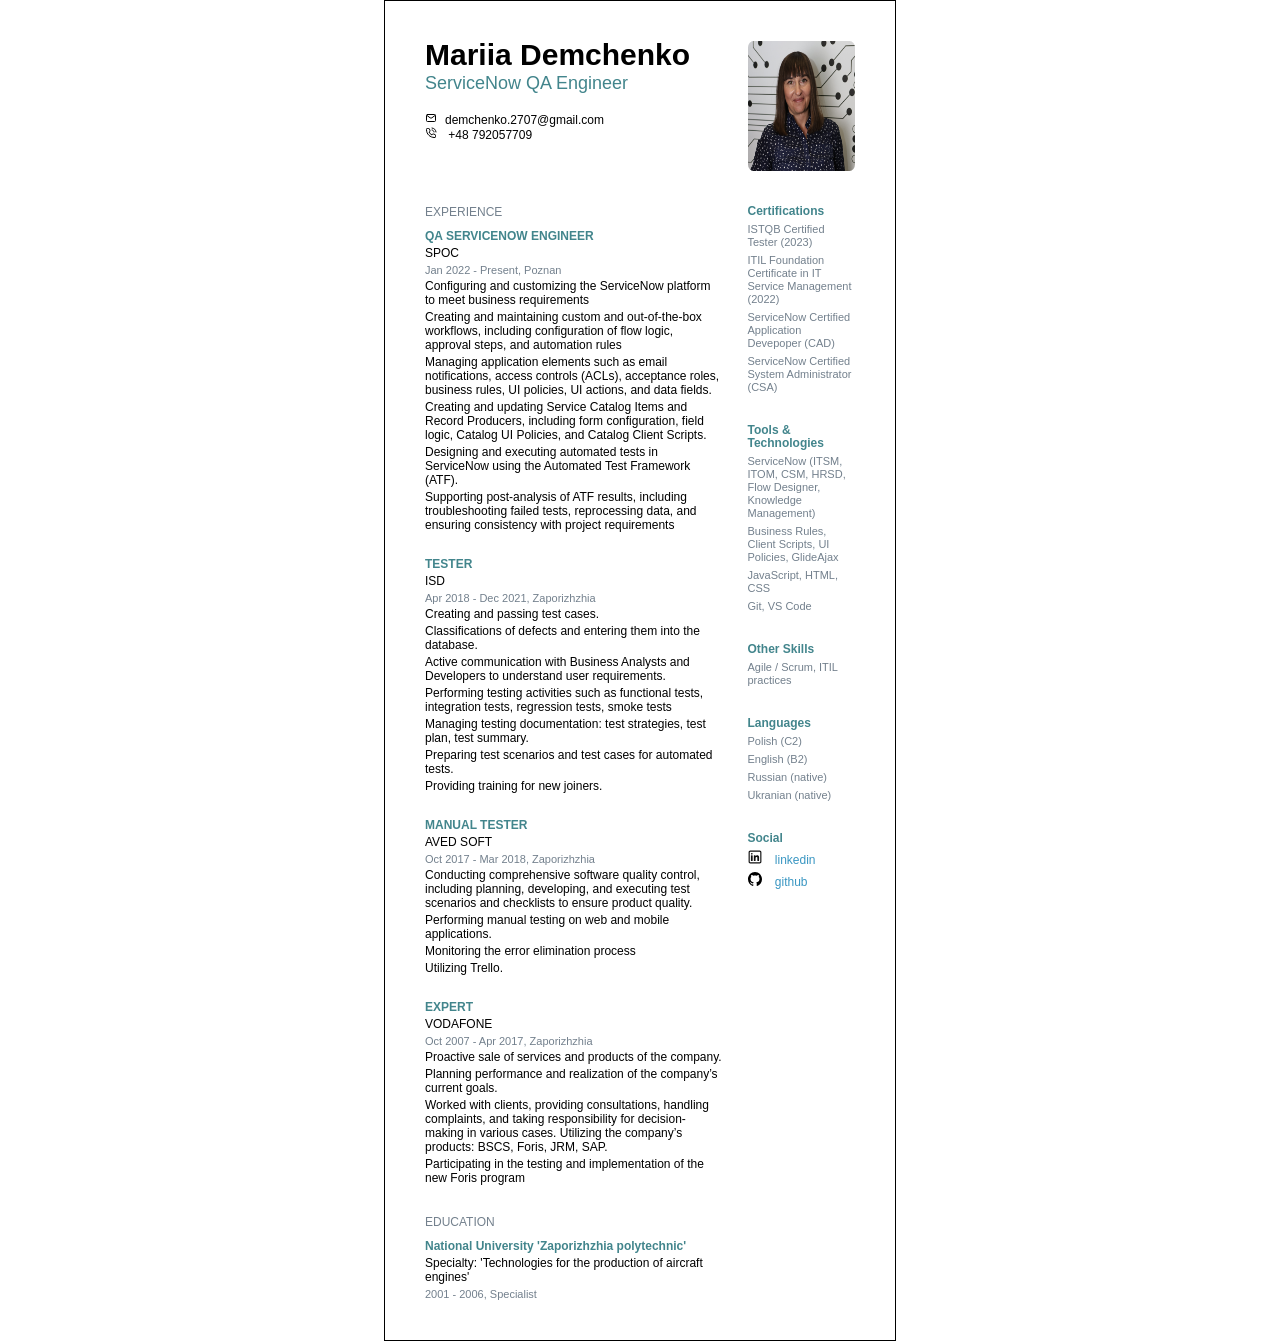
==== index.html @ 13651605 "Remane index_m.html to index.html for GitHub Pages" ====
<!DOCTYPE html>
<html lang="en">
<head>
    <meta charset="UTF-8">
    <meta name="viewport" content="width=device-width, initial-scale=1.0">
    <title>CV Mariia Demchenko</title>
    <link rel="stylesheet" href="styles_m.css">
    <link rel="stylesheet" href="./reset_m.css">
</head>
<body>
    <header>
        <div class="userInfo">
            <h1>Mariia Demchenko</h1>
            <h2>ServiceNow QA Engineer</h2>
            <p><img src="email-svgrepo-com.svg" alt="">demchenko.2707@gmail.com</p>
            <p><img src="phone-call-svgrepo-com.svg" alt=""> +48 792057709</p>
        </div>
        <div class="userImg">
            <img src="image.png" alt="cv image">
        </div>
    </header>

    <main>
        <div class="leftContainer">
            <section class="profileContent">
                <h4>EXPERIENCE</h4>

                <div class="experience">
                <ul class="experienceItemOne">
                    <li>
                        <div class="jobTitle">QA SERVICENOW ENGINEER</div>
                        <p>SPOC</p>
                        <h6>Jan 2022 - Present, Poznan</h6>
                        <p>
                            Configuring and customizing the ServiceNow platform to meet business
                            requirements
                        </p>
                        <p>Creating and maintaining custom and out-of-the-box workflows,
                        including configuration of flow logic, approval steps, and automation
                        rules</p>
                        <p>Managing application elements such as email notifications, access
                        controls (ACLs), acceptance roles, business rules, UI policies, UI actions,
                        and data fields.
                        </p>
                        <p>Creating and updating Service Catalog Items and Record Producers,
                        including form configuration, field logic, Catalog UI Policies, and
                        Catalog Client Scripts.</p>
                        <p>Designing and executing automated tests in ServiceNow using the
                        Automated Test Framework (ATF).</p>
                        <p>Supporting post-analysis of ATF results, including troubleshooting failed
                        tests, reprocessing data, and ensuring consistency with project
                        requirements</p>
                    </li>
                </ul>

                <ul class="experienceItemOneTwo">
                    <li>
                        <div class="jobTitle">TESTER</div>
                        <p>ISD</p>
                        <h6>Apr 2018 - Dec 2021, Zaporizhzhia</h6>
                        <p>
                            Creating and passing test cases.
                        </p>
                        <p>Classifications of defects and entering them into the database.</p>
                        <p>Active communication with Business Analysts and Developers to
                        understand user requirements.</p>
                        <p>Performing testing activities such as functional tests, integration
                        tests, regression tests, smoke tests</p>
                        <p>Managing testing documentation: test strategies, test plan, test
                        summary.</p>
                        <p>Preparing test scenarios and test cases for automated tests.
                        </p>
                        <p>Providing training for new joiners.</p>
                    </li>
                </ul>

                <ul class="experienceItemOneThree">
                    <li>
                        <div class="jobTitle">MANUAL TESTER</div>
                        <p>AVED SOFT</p>
                        <h6>Oct 2017 - Mar 2018, Zaporizhzhia</h6>
                        <p>
                            Conducting comprehensive software quality control, including
                            planning, developing, and executing test scenarios and checklists to
                            ensure product quality.
                        </p>
                        <p>Performing manual testing on web and mobile applications.</p>
                        <p>Monitoring the error elimination process</p>
                        <p>Utilizing Trello.</p>
                    </li>
                </ul>

                <ul class="experienceItemOneFour">
                    <li>
                        <div class="jobTitle">EXPERT</div>
                        <p>VODAFONE</p>
                        <h6>Oct 2007 - Apr 2017, Zaporizhzhia</h6>
                        <p>
                            Proactive sale of services and products of the company.
                        </p>
                        <p>Planning performance and realization of the company’s current
                        goals.</p>
                        <p>Worked with clients, providing consultations, handling complaints,
                        and taking responsibility for decision-making in various cases.
                        Utilizing the company’s products: BSCS, Foris, JRM, SAP.</p>
                        <p>Participating in the testing and implementation of the new Foris
                        program</p>
                    </li>
                </ul>
            </div> 
            
            <div class="education">
                <h4>EDUCATION</h4>
                <ul>
                    <li>
                        <div class="degree">National University 'Zaporizhzhia polytechnic'</div>
                        <p>Specialty: 'Technologies for the production of aircraft engines'</p>
                        <h6>2001 - 2006, Specialist</h6>
                    </li>
                </ul>

            </div>

            </section>
        </div>


        <section class="profileSidebar">

            <div class="industryKnowledge">
                <div class="sectionTitle">Certifications</div>
                <p>ISTQB Certified Tester (2023)</p>
                <p>ITIL Foundation Certificate in IT Service Management (2022)</p>
                <p>ServiceNow Certified Application Devepoper (CAD)</p>
                <p>ServiceNow Certified System Administrator (CSA)</p>
            </div>

            <div class="tolls">
                <div class="sectionTitle">Tools & Technologies</div>
                <p>ServiceNow (ITSM, ITOM, CSM, HRSD, Flow Designer, Knowledge Management)</p>
                <p>Business Rules, Client Scripts, UI Policies, GlideAjax</p>
                <p>JavaScript, HTML, CSS</p>
                <p>Git, VS Code</p>
            </div>

            <div class="skills">
                <div class="sectionTitle">Other Skills</div>
                <p>Agile / Scrum, ITIL practices</p>
            </div>

            <div class="languages">
                <div class="sectionTitle">Languages</div>
                <p>Polish (C2)</p>
                <p>English (B2)</p>
                <p>Russian (native)</p>
                <p>Ukranian (native)</p>
            </div>

            <div class="social">
                <div class="sectionTitle">Social</div>
                <p></p>
                <a href="https://www.linkedin.com/in/maria-demchenko-71b24a158/">
                    <img src="linkedin-svgrepo-com.svg" alt="">
                    linkedin</a>
                <p></p>
                <a href="https://github.com/Maria2707/CV">
                   <img src="github-142-svgrepo-com.svg" alt=""> 
                    github</a>
            </div>

        </section>
        
    </main>
    
</body>
</html>
---- styles_m.css ----
* {
    font-family: "Arial";
}

body{
    padding: 40px;
    margin: 0 auto;
    min-height: 100vh;
    width: 40%;
    border: 0.5px solid black;
    /* background-color: #f2f2f2; */
}

/* Header */

header{
    /* gap: 20px; */
    display: flex;
    margin-bottom: 30px;
}

.userInfo h2{
    margin-bottom: 15px;
    color: #42858C;
}

.userInfo h1{
    font-size: 30px;
}

.userInfo p{
    font-size: 12px;
}

.userInfo img {
    width: 12px;
    height: 12px;
    margin-right: 8px;
}

img{
    border-radius: 5%;
    width: 130px;
    height: 130px;
}

.userImg{
    width: 25%;
}

.userInfo{
    width: 75%;
}

/*MAIN*/

main{
    /* gap: 20px; */
    display: flex;
}

.experienceItemOne{
    margin-bottom: 25px;
}

.experienceItemOneTwo{
    margin-bottom: 25px;
}

.experienceItemOneThree{
    margin-bottom: 25px;
}

.experienceItemOneFour{
    margin-bottom: 30px;
}

.leftContainer{
    width: 75%;
}

.profileContent{
    font-size: 12px;
    width: 92%;
}

.profileSidebar {
  width: 25%;
  color: #73808D;
  font-size: 12px;
  line-height: 13px; 
}

h1{
    font-family: Arial;
    font-weight: 700;
    font-size: 24px;
    line-height: 28px;
}

h2{
    font-family: Arial;
    font-weight: 400;
    font-size: 18px;
    line-height: 28px;
}

h4{
    margin-bottom: 10px;
    color: #73808D;
}

.industryKnowledge{
    margin-bottom: 30px;
}

.tolls{
    margin-bottom: 30px;
}

.skills{
    margin-bottom: 30px;
}

.languages{
    margin-bottom: 30px;
}

.profileContent p{
    font-size: 12px;
    line-height: 14px;
    margin-top: 3px;
}

.profileSidebar p{
    font-size: 11px;
    line-height: 13px;
    margin-top: 5px;
}

.sectionTitle p{
    line-height: 5px;
}

.jobTitle, .degree, .sectionTitle{
    font-weight: bold;
    color: #42858C;
}

h6{
    font-size: 11px;
    color: #73808D;
    margin-top: 4px;
}

.social img{
    width: 14px;
    height: 14px;
    margin-right: 10px;
}

.social a{
    color: #3996c2;
}

@media (max-width: 767px) {
    body {
        border: none;
        width: 100%;
    }
}

@media(max-width: 480px){
    .userImg img{
        height: 60%;
        width: 100%;
    }
    body{
        padding: 15px;
    }
}

@media(max-width: 1024px) {
    .userImg img{
        height: 60%;
        width: 100%;
    }
    body{
        padding: 20px;
    }
}
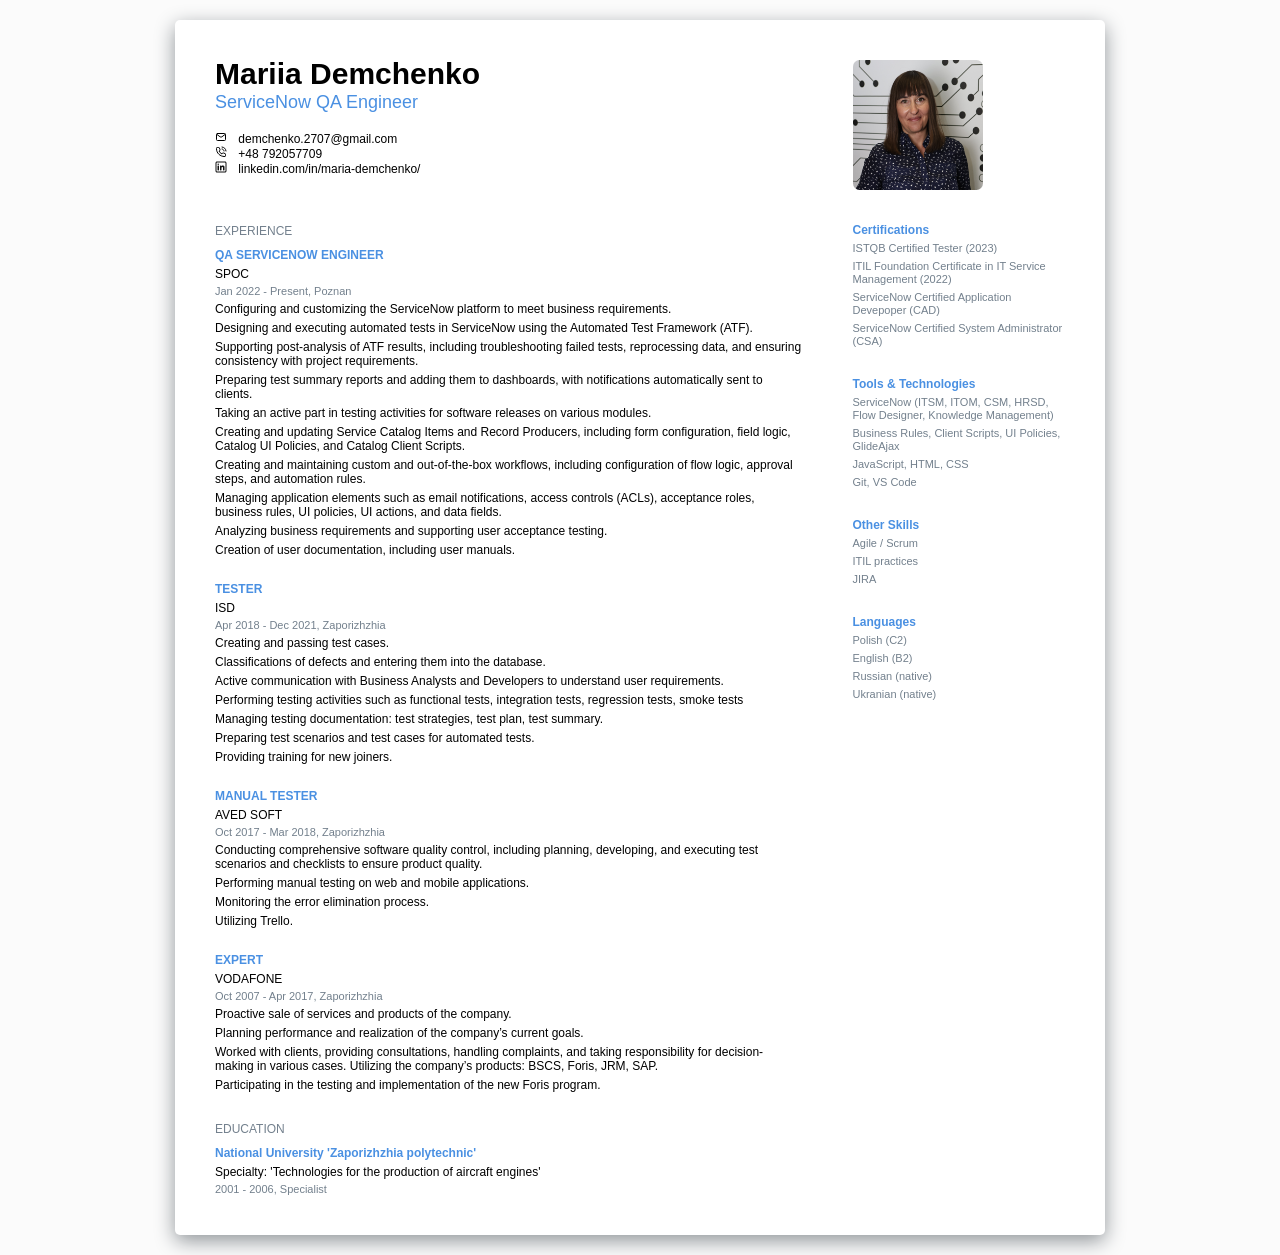
==== commit 43d962d7: "Updates text and styles with new colors and links" ====
--- a/index.html
+++ b/index.html
@@ -4,173 +4,188 @@
     <meta charset="UTF-8">
     <meta name="viewport" content="width=device-width, initial-scale=1.0">
     <title>CV Mariia Demchenko</title>
-    <link rel="stylesheet" href="styles_m.css">
-    <link rel="stylesheet" href="./reset_m.css">
+    <link rel="stylesheet" href="styles.css">
+    <link rel="stylesheet" href="./reset.css">
 </head>
 <body>
-    <header>
-        <div class="userInfo">
-            <h1>Mariia Demchenko</h1>
-            <h2>ServiceNow QA Engineer</h2>
-            <p><img src="email-svgrepo-com.svg" alt="">demchenko.2707@gmail.com</p>
-            <p><img src="phone-call-svgrepo-com.svg" alt=""> +48 792057709</p>
-        </div>
-        <div class="userImg">
-            <img src="image.png" alt="cv image">
-        </div>
-    </header>
+    <div class="page">
+        <header>
+            <div class="userInfo">
+                <h1>Mariia Demchenko</h1>
+                <h2>ServiceNow QA Engineer</h2>
+                <p>
+                    <a href="mailto:demchenko.2707@gmail.com">
+                        <img src="email-svgrepo-com.svg" alt="">
+                        demchenko.2707@gmail.com</a>
+                </p>
+                <p><img src="phone-call-svgrepo-com.svg" alt=""> +48 792057709</p>
+                <p>
+                    <a href="https://www.linkedin.com/in/maria-demchenko-71b24a158/">
+                        <img src="linkedin-svgrepo-com.svg" alt="">
+                        linkedin.com/in/maria-demchenko/</a>
+                </p>
+            </div>
+            <div class="userImg">
+                <img src="image.png" alt="cv image">
+            </div>
+        </header>
 
-    <main>
-        <div class="leftContainer">
-            <section class="profileContent">
-                <h4>EXPERIENCE</h4>
+        <main>
+            <div class="leftContainer">
+                <section class="profileContent">
+                    <h4>EXPERIENCE</h4>
 
-                <div class="experience">
-                <ul class="experienceItemOne">
-                    <li>
-                        <div class="jobTitle">QA SERVICENOW ENGINEER</div>
-                        <p>SPOC</p>
-                        <h6>Jan 2022 - Present, Poznan</h6>
-                        <p>
-                            Configuring and customizing the ServiceNow platform to meet business
-                            requirements
-                        </p>
-                        <p>Creating and maintaining custom and out-of-the-box workflows,
-                        including configuration of flow logic, approval steps, and automation
-                        rules</p>
-                        <p>Managing application elements such as email notifications, access
-                        controls (ACLs), acceptance roles, business rules, UI policies, UI actions,
-                        and data fields.
-                        </p>
-                        <p>Creating and updating Service Catalog Items and Record Producers,
-                        including form configuration, field logic, Catalog UI Policies, and
-                        Catalog Client Scripts.</p>
-                        <p>Designing and executing automated tests in ServiceNow using the
-                        Automated Test Framework (ATF).</p>
-                        <p>Supporting post-analysis of ATF results, including troubleshooting failed
-                        tests, reprocessing data, and ensuring consistency with project
-                        requirements</p>
-                    </li>
-                </ul>
+                    <div class="experience">
+                    <ul class="experienceItemOne">
+                        <li>
+                            <div class="jobTitle">QA SERVICENOW ENGINEER</div>
+                            <p>SPOC</p>
+                            <h6>Jan 2022 - Present, Poznan</h6>
+                            <p>Configuring and customizing the ServiceNow platform to meet business
+                                requirements.
+                            </p>
+                            <p>Designing and executing automated tests in ServiceNow using the
+                            Automated Test Framework (ATF).</p>
+                            <p>Supporting post-analysis of ATF results, including troubleshooting failed
+                            tests, reprocessing data, and ensuring consistency with project
+                            requirements.</p>
+                            <p>Preparing test summary reports and adding them to dashboards, with
+                            notifications automatically sent to clients.</p>
+                            <p> Taking an active part in testing activities for software releases on various modules.</p>
+                            <p>Creating and updating Service Catalog Items and Record Producers,
+                            including form configuration, field logic, Catalog UI Policies, and
+                            Catalog Client Scripts.</p>
+                            <p>Creating and maintaining custom and out-of-the-box workflows,
+                            including configuration of flow logic, approval steps, and automation
+                            rules.</p>
+                            <p>Managing application elements such as email notifications, access
+                            controls (ACLs), acceptance roles, business rules, UI policies, UI actions,
+                            and data fields.
+                            </p>
+                            <p>Analyzing business requirements and supporting user acceptance
+                            testing.</p>
+                            <p>Creation of user documentation, including user manuals.</p>
+                            
+                        </li>
+                    </ul>
 
-                <ul class="experienceItemOneTwo">
-                    <li>
-                        <div class="jobTitle">TESTER</div>
-                        <p>ISD</p>
-                        <h6>Apr 2018 - Dec 2021, Zaporizhzhia</h6>
-                        <p>
-                            Creating and passing test cases.
-                        </p>
-                        <p>Classifications of defects and entering them into the database.</p>
-                        <p>Active communication with Business Analysts and Developers to
-                        understand user requirements.</p>
-                        <p>Performing testing activities such as functional tests, integration
-                        tests, regression tests, smoke tests</p>
-                        <p>Managing testing documentation: test strategies, test plan, test
-                        summary.</p>
-                        <p>Preparing test scenarios and test cases for automated tests.
-                        </p>
-                        <p>Providing training for new joiners.</p>
-                    </li>
-                </ul>
+                    <ul class="experienceItemOneTwo">
+                        <li>
+                            <div class="jobTitle">TESTER</div>
+                            <p>ISD</p>
+                            <h6>Apr 2018 - Dec 2021, Zaporizhzhia</h6>
+                            <p>
+                                Creating and passing test cases.
+                            </p>
+                            <p>Classifications of defects and entering them into the database.</p>
+                            <p>Active communication with Business Analysts and Developers to
+                            understand user requirements.</p>
+                            <p>Performing testing activities such as functional tests, integration
+                            tests, regression tests, smoke tests</p>
+                            <p>Managing testing documentation: test strategies, test plan, test
+                            summary.</p>
+                            <p>Preparing test scenarios and test cases for automated tests.
+                            </p>
+                            <p>Providing training for new joiners.</p>
+                        </li>
+                    </ul>
 
-                <ul class="experienceItemOneThree">
-                    <li>
-                        <div class="jobTitle">MANUAL TESTER</div>
-                        <p>AVED SOFT</p>
-                        <h6>Oct 2017 - Mar 2018, Zaporizhzhia</h6>
-                        <p>
-                            Conducting comprehensive software quality control, including
-                            planning, developing, and executing test scenarios and checklists to
-                            ensure product quality.
-                        </p>
-                        <p>Performing manual testing on web and mobile applications.</p>
-                        <p>Monitoring the error elimination process</p>
-                        <p>Utilizing Trello.</p>
-                    </li>
-                </ul>
+                    <ul class="experienceItemOneThree">
+                        <li>
+                            <div class="jobTitle">MANUAL TESTER</div>
+                            <p>AVED SOFT</p>
+                            <h6>Oct 2017 - Mar 2018, Zaporizhzhia</h6>
+                            <p>
+                                Conducting comprehensive software quality control, including
+                                planning, developing, and executing test scenarios and checklists to
+                                ensure product quality.
+                            </p>
+                            <p>Performing manual testing on web and mobile applications.</p>
+                            <p>Monitoring the error elimination process.</p>
+                            <p>Utilizing Trello.</p>
+                        </li>
+                    </ul>
 
-                <ul class="experienceItemOneFour">
-                    <li>
-                        <div class="jobTitle">EXPERT</div>
-                        <p>VODAFONE</p>
-                        <h6>Oct 2007 - Apr 2017, Zaporizhzhia</h6>
-                        <p>
-                            Proactive sale of services and products of the company.
-                        </p>
-                        <p>Planning performance and realization of the company’s current
-                        goals.</p>
-                        <p>Worked with clients, providing consultations, handling complaints,
-                        and taking responsibility for decision-making in various cases.
-                        Utilizing the company’s products: BSCS, Foris, JRM, SAP.</p>
-                        <p>Participating in the testing and implementation of the new Foris
-                        program</p>
-                    </li>
-                </ul>
-            </div> 
-            
-            <div class="education">
-                <h4>EDUCATION</h4>
-                <ul>
-                    <li>
-                        <div class="degree">National University 'Zaporizhzhia polytechnic'</div>
-                        <p>Specialty: 'Technologies for the production of aircraft engines'</p>
-                        <h6>2001 - 2006, Specialist</h6>
-                    </li>
-                </ul>
+                    <ul class="experienceItemOneFour">
+                        <li>
+                            <div class="jobTitle">EXPERT</div>
+                            <p>VODAFONE</p>
+                            <h6>Oct 2007 - Apr 2017, Zaporizhzhia</h6>
+                            <p>
+                                Proactive sale of services and products of the company.
+                            </p>
+                            <p>Planning performance and realization of the company’s current
+                            goals.</p>
+                            <p>Worked with clients, providing consultations, handling complaints,
+                            and taking responsibility for decision-making in various cases.
+                            Utilizing the company’s products: BSCS, Foris, JRM, SAP.</p>
+                            <p>Participating in the testing and implementation of the new Foris
+                            program.</p>
+                        </li>
+                    </ul>
+                </div> 
+                
+                <div class="education">
+                    <h4>EDUCATION</h4>
+                    <ul>
+                        <li>
+                            <div class="degree">National University 'Zaporizhzhia polytechnic'</div>
+                            <p>Specialty: 'Technologies for the production of aircraft engines'</p>
+                            <h6>2001 - 2006, Specialist</h6>
+                        </li>
+                    </ul>
 
+                </div>
+
+                </section>
             </div>
 
+
+            <section class="profileSidebar">
+
+                <div class="industryKnowledge">
+                    <div class="sectionTitle">Certifications</div>
+                    <p>ISTQB Certified Tester (2023)</p>
+                    <p>ITIL Foundation Certificate in IT Service Management (2022)</p>
+                    <p>ServiceNow Certified Application Devepoper (CAD)</p>
+                    <p>ServiceNow Certified System Administrator (CSA)</p>
+                </div>
+
+                <div class="tolls">
+                    <div class="sectionTitle">Tools & Technologies</div>
+                    <p>ServiceNow (ITSM, ITOM, CSM, HRSD, Flow Designer, Knowledge Management)</p>
+                    <p>Business Rules, Client Scripts, UI Policies, GlideAjax</p>
+                    <p>JavaScript, HTML, CSS</p>
+                    <p>Git, VS Code</p>
+                </div>
+
+                <div class="skills">
+                    <div class="sectionTitle">Other Skills</div>
+                    <p>Agile / Scrum</p>
+                    <p>ITIL practices</p>
+                    <p>JIRA</p>
+                </div>
+
+                <div class="languages">
+                    <div class="sectionTitle">Languages</div>
+                    <p>Polish (C2)</p>
+                    <p>English (B2)</p>
+                    <p>Russian (native)</p>
+                    <p>Ukranian (native)</p>
+                </div>
+
+                <!-- <div class="social">
+                    <div class="sectionTitle">Social</div>
+                    <a href="https://github.com/Maria2707/CV">
+                    <img src="github-142-svgrepo-com.svg" alt=""> 
+                        github.com/Maria2707</a>
+                </div> -->
+
             </section>
-        </div>
-
-
-        <section class="profileSidebar">
-
-            <div class="industryKnowledge">
-                <div class="sectionTitle">Certifications</div>
-                <p>ISTQB Certified Tester (2023)</p>
-                <p>ITIL Foundation Certificate in IT Service Management (2022)</p>
-                <p>ServiceNow Certified Application Devepoper (CAD)</p>
-                <p>ServiceNow Certified System Administrator (CSA)</p>
-            </div>
-
-            <div class="tolls">
-                <div class="sectionTitle">Tools & Technologies</div>
-                <p>ServiceNow (ITSM, ITOM, CSM, HRSD, Flow Designer, Knowledge Management)</p>
-                <p>Business Rules, Client Scripts, UI Policies, GlideAjax</p>
-                <p>JavaScript, HTML, CSS</p>
-                <p>Git, VS Code</p>
-            </div>
-
-            <div class="skills">
-                <div class="sectionTitle">Other Skills</div>
-                <p>Agile / Scrum, ITIL practices</p>
-            </div>
-
-            <div class="languages">
-                <div class="sectionTitle">Languages</div>
-                <p>Polish (C2)</p>
-                <p>English (B2)</p>
-                <p>Russian (native)</p>
-                <p>Ukranian (native)</p>
-            </div>
-
-            <div class="social">
-                <div class="sectionTitle">Social</div>
-                <p></p>
-                <a href="https://www.linkedin.com/in/maria-demchenko-71b24a158/">
-                    <img src="linkedin-svgrepo-com.svg" alt="">
-                    linkedin</a>
-                <p></p>
-                <a href="https://github.com/Maria2707/CV">
-                   <img src="github-142-svgrepo-com.svg" alt=""> 
-                    github</a>
-            </div>
-
-        </section>
-        
-    </main>
+            
+        </main>
+    </div>
+    
     
 </body>
 </html>
--- a/styles.css
+++ b/styles.css
@@ -0,0 +1,196 @@
+* {
+    font-family: "Arial";
+}
+
+.page{
+    padding: 40px;
+    margin: 0 auto;
+    min-height: 100vh;
+    width: 40%;
+    border-radius: 5px;
+    box-shadow: 0px 6px 20px 0px #8f9498;
+    background-color: #fff;
+}
+
+body{
+    padding: 20px;
+    background-color: #fbfbfb;
+}
+
+/* Header */
+
+header{
+    /* gap: 20px; */
+    display: flex;
+    margin-bottom: 30px;
+    min-height: 100px;
+}
+
+.userInfo h2{
+    margin-bottom: 15px;
+    color: #4A90E2;
+}
+
+.userInfo h1{
+    font-size: 30px;
+}
+
+.userInfo p{
+    font-size: 12px;
+}
+
+.userInfo a:hover{
+    background-color: #f4f6f9;
+    color: #4090bb;
+}
+
+.userInfo img {
+    width: 12px;
+    height: 12px;
+    margin-right: 8px;
+}
+
+img{
+    border-radius: 5%;
+    width: 130px;
+    height: 130px;
+}
+
+.userImg{
+    width: 25%;
+}
+
+.userInfo{
+    width: 75%;
+}
+
+/*MAIN*/
+
+main{
+    /* gap: 20px; */
+    display: flex;
+}
+
+.experienceItemOne{
+    margin-bottom: 25px;
+}
+
+.experienceItemOneTwo{
+    margin-bottom: 25px;
+}
+
+.experienceItemOneThree{
+    margin-bottom: 25px;
+}
+
+.experienceItemOneFour{
+    margin-bottom: 30px;
+}
+
+.leftContainer{
+    width: 75%;
+}
+
+.profileContent{
+    font-size: 12px;
+    width: 92%;
+}
+
+.profileSidebar {
+  width: 25%;
+  color: #73808D;
+  font-size: 12px;
+  line-height: 13px; 
+}
+
+h1{
+    font-family: Arial;
+    font-weight: 700;
+    font-size: 24px;
+    line-height: 28px;
+}
+
+h2{
+    font-family: Arial;
+    font-weight: 400;
+    font-size: 18px;
+    line-height: 28px;
+}
+
+h4{
+    margin-bottom: 10px;
+    color: #73808D;
+}
+
+.industryKnowledge{
+    margin-bottom: 30px;
+}
+
+.tolls{
+    margin-bottom: 30px;
+}
+
+.skills{
+    margin-bottom: 30px;
+}
+
+.languages{
+    margin-bottom: 30px;
+}
+
+.profileContent p{
+    font-size: 12px;
+    line-height: 14px;
+    margin-top: 5px;
+}
+
+.profileSidebar p{
+    font-size: 11px;
+    line-height: 13px;
+    margin-top: 5px;
+}
+
+.sectionTitle p{
+    line-height: 5px;
+}
+
+.jobTitle, .degree, .sectionTitle{
+    font-weight: bold;
+    color: #4A90E2;
+}
+
+h6{
+    font-size: 11px;
+    color: #73808D;
+    margin-top: 4px;
+}
+
+.social img{
+    width: 14px;
+    height: 14px;
+    margin-right: 10px;
+}
+
+.social a{
+    color: #3996c2;
+}
+
+@media (max-width: 1650px) {
+    .page {
+        width: 75%;
+    }
+}
+
+@media(max-width: 1024px) {
+    .page {
+        width: 100%;
+    }
+    .userImg img{
+        height: 100%;
+        width: 100%;
+        object-fit: contain;
+    }
+    body{
+        padding: 0;
+    }
+}
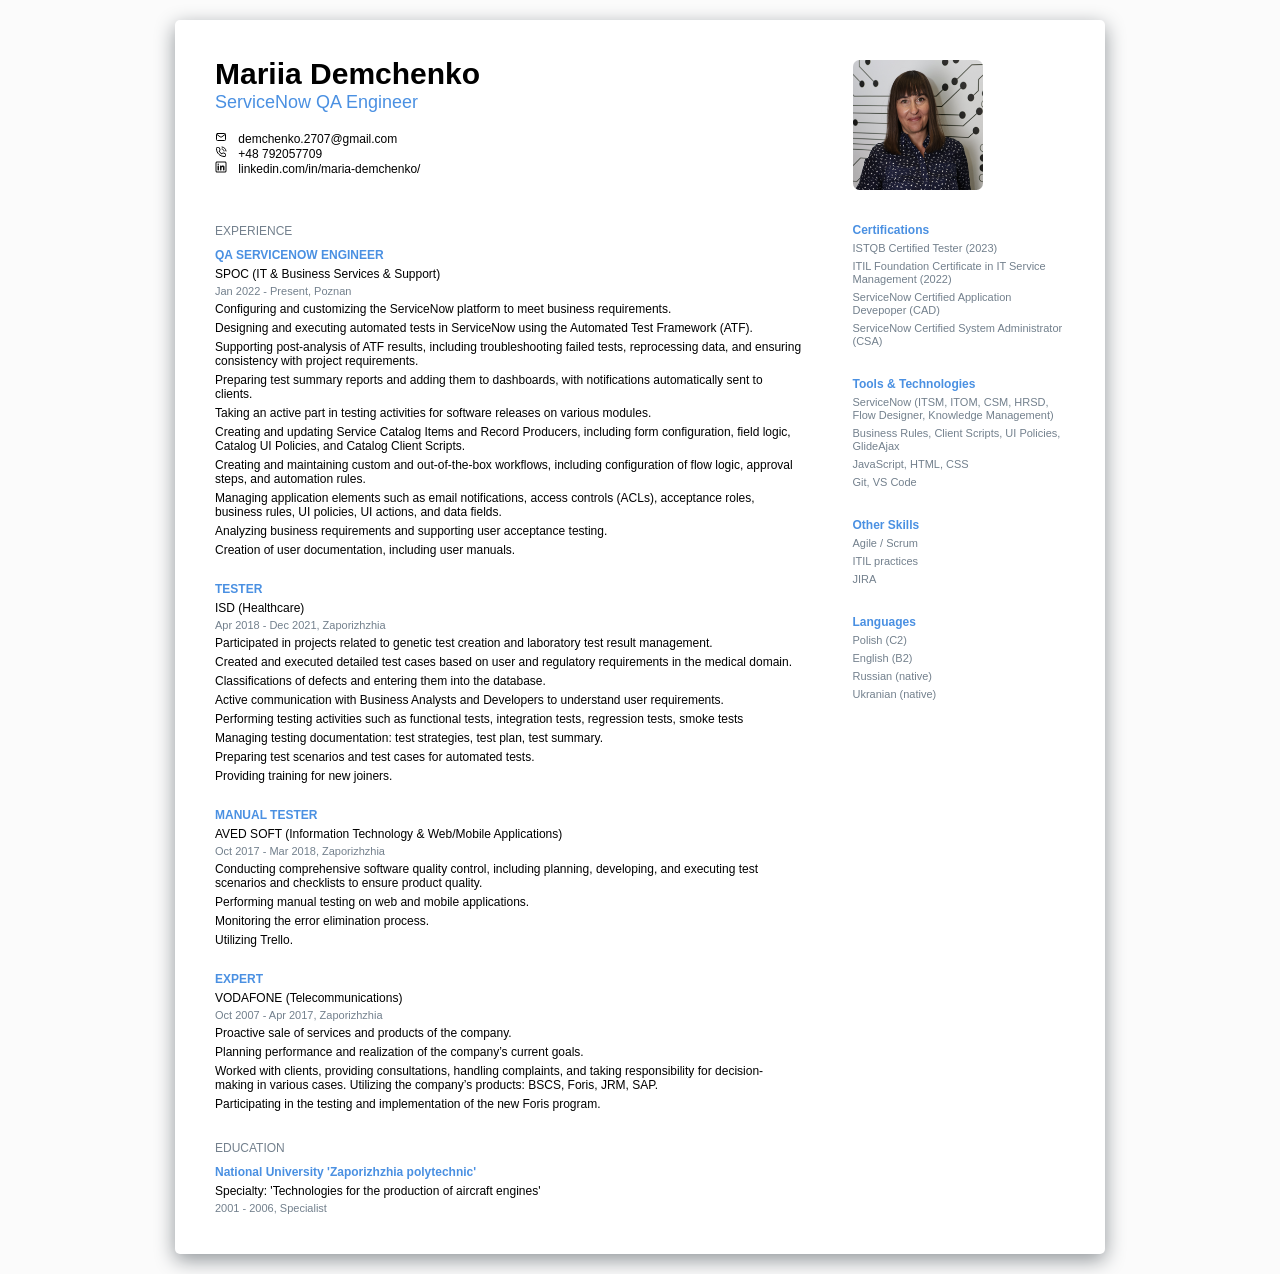
==== commit be9c7bb6: "Merge pull request #1 from Maria2707/Add-domains Add domains" ====
--- a/index.html
+++ b/index.html
@@ -39,7 +39,7 @@
                     <ul class="experienceItemOne">
                         <li>
                             <div class="jobTitle">QA SERVICENOW ENGINEER</div>
-                            <p>SPOC</p>
+                            <p>SPOC (IT & Business Services & Support)</p>
                             <h6>Jan 2022 - Present, Poznan</h6>
                             <p>Configuring and customizing the ServiceNow platform to meet business
                                 requirements.
@@ -72,11 +72,10 @@
                     <ul class="experienceItemOneTwo">
                         <li>
                             <div class="jobTitle">TESTER</div>
-                            <p>ISD</p>
+                            <p>ISD (Healthcare)</p>
                             <h6>Apr 2018 - Dec 2021, Zaporizhzhia</h6>
-                            <p>
-                                Creating and passing test cases.
-                            </p>
+                            <p> Participated in projects related to genetic test creation and laboratory test result management.</p>
+                            <p> Created and executed detailed test cases based on user and regulatory requirements in the medical domain.</p>
                             <p>Classifications of defects and entering them into the database.</p>
                             <p>Active communication with Business Analysts and Developers to
                             understand user requirements.</p>
@@ -93,7 +92,7 @@
                     <ul class="experienceItemOneThree">
                         <li>
                             <div class="jobTitle">MANUAL TESTER</div>
-                            <p>AVED SOFT</p>
+                            <p>AVED SOFT (Information Technology & Web/Mobile Applications)</p>
                             <h6>Oct 2017 - Mar 2018, Zaporizhzhia</h6>
                             <p>
                                 Conducting comprehensive software quality control, including
@@ -109,7 +108,7 @@
                     <ul class="experienceItemOneFour">
                         <li>
                             <div class="jobTitle">EXPERT</div>
-                            <p>VODAFONE</p>
+                            <p>VODAFONE (Telecommunications)</p>
                             <h6>Oct 2007 - Apr 2017, Zaporizhzhia</h6>
                             <p>
                                 Proactive sale of services and products of the company.
--- a/styles.css
+++ b/styles.css
@@ -193,4 +193,8 @@
     body{
         padding: 0;
     }
-}+<<<<<<< HEAD
+}
+=======
+}
+>>>>>>> 43d962d74b7ff77987a4679713bdcd7c21729702
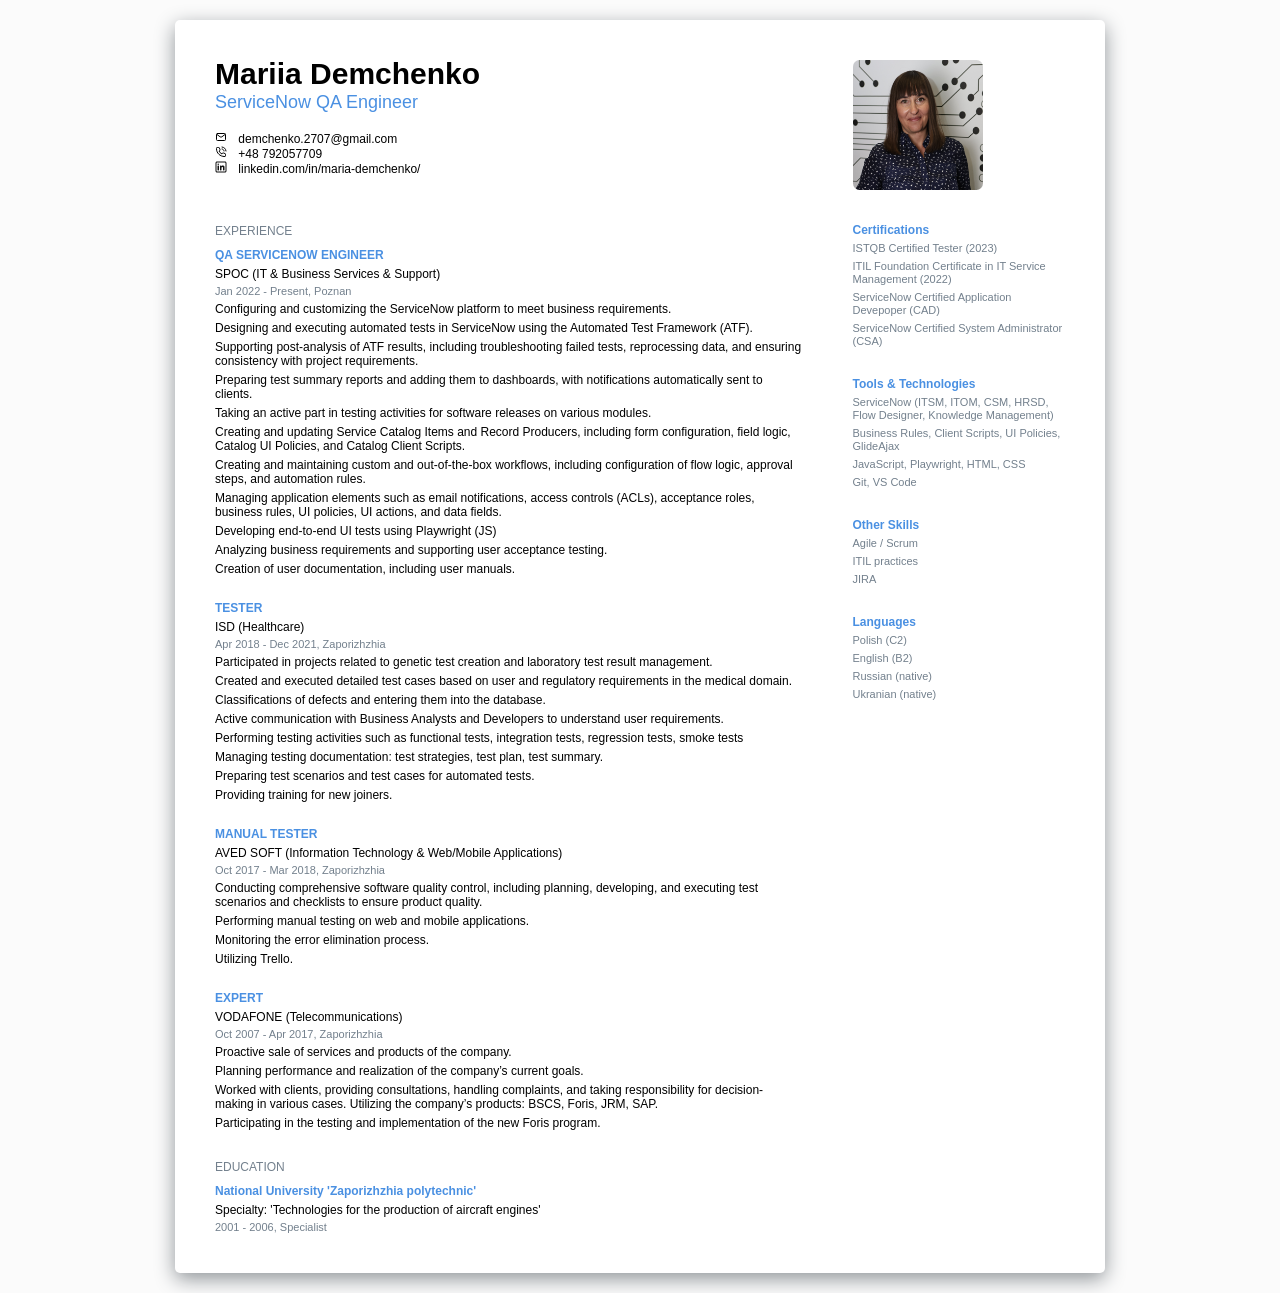
==== commit 0e4b2ea8: "poprawione" ====
--- a/index.html
+++ b/index.html
@@ -61,6 +61,8 @@
                             <p>Managing application elements such as email notifications, access
                             controls (ACLs), acceptance roles, business rules, UI policies, UI actions,
                             and data fields.
+                            </p>
+                            <p>Developing end-to-end UI tests using Playwright (JS)
                             </p>
                             <p>Analyzing business requirements and supporting user acceptance
                             testing.</p>
@@ -154,7 +156,7 @@
                     <div class="sectionTitle">Tools & Technologies</div>
                     <p>ServiceNow (ITSM, ITOM, CSM, HRSD, Flow Designer, Knowledge Management)</p>
                     <p>Business Rules, Client Scripts, UI Policies, GlideAjax</p>
-                    <p>JavaScript, HTML, CSS</p>
+                    <p>JavaScript, Playwright, HTML, CSS</p>
                     <p>Git, VS Code</p>
                 </div>
 
